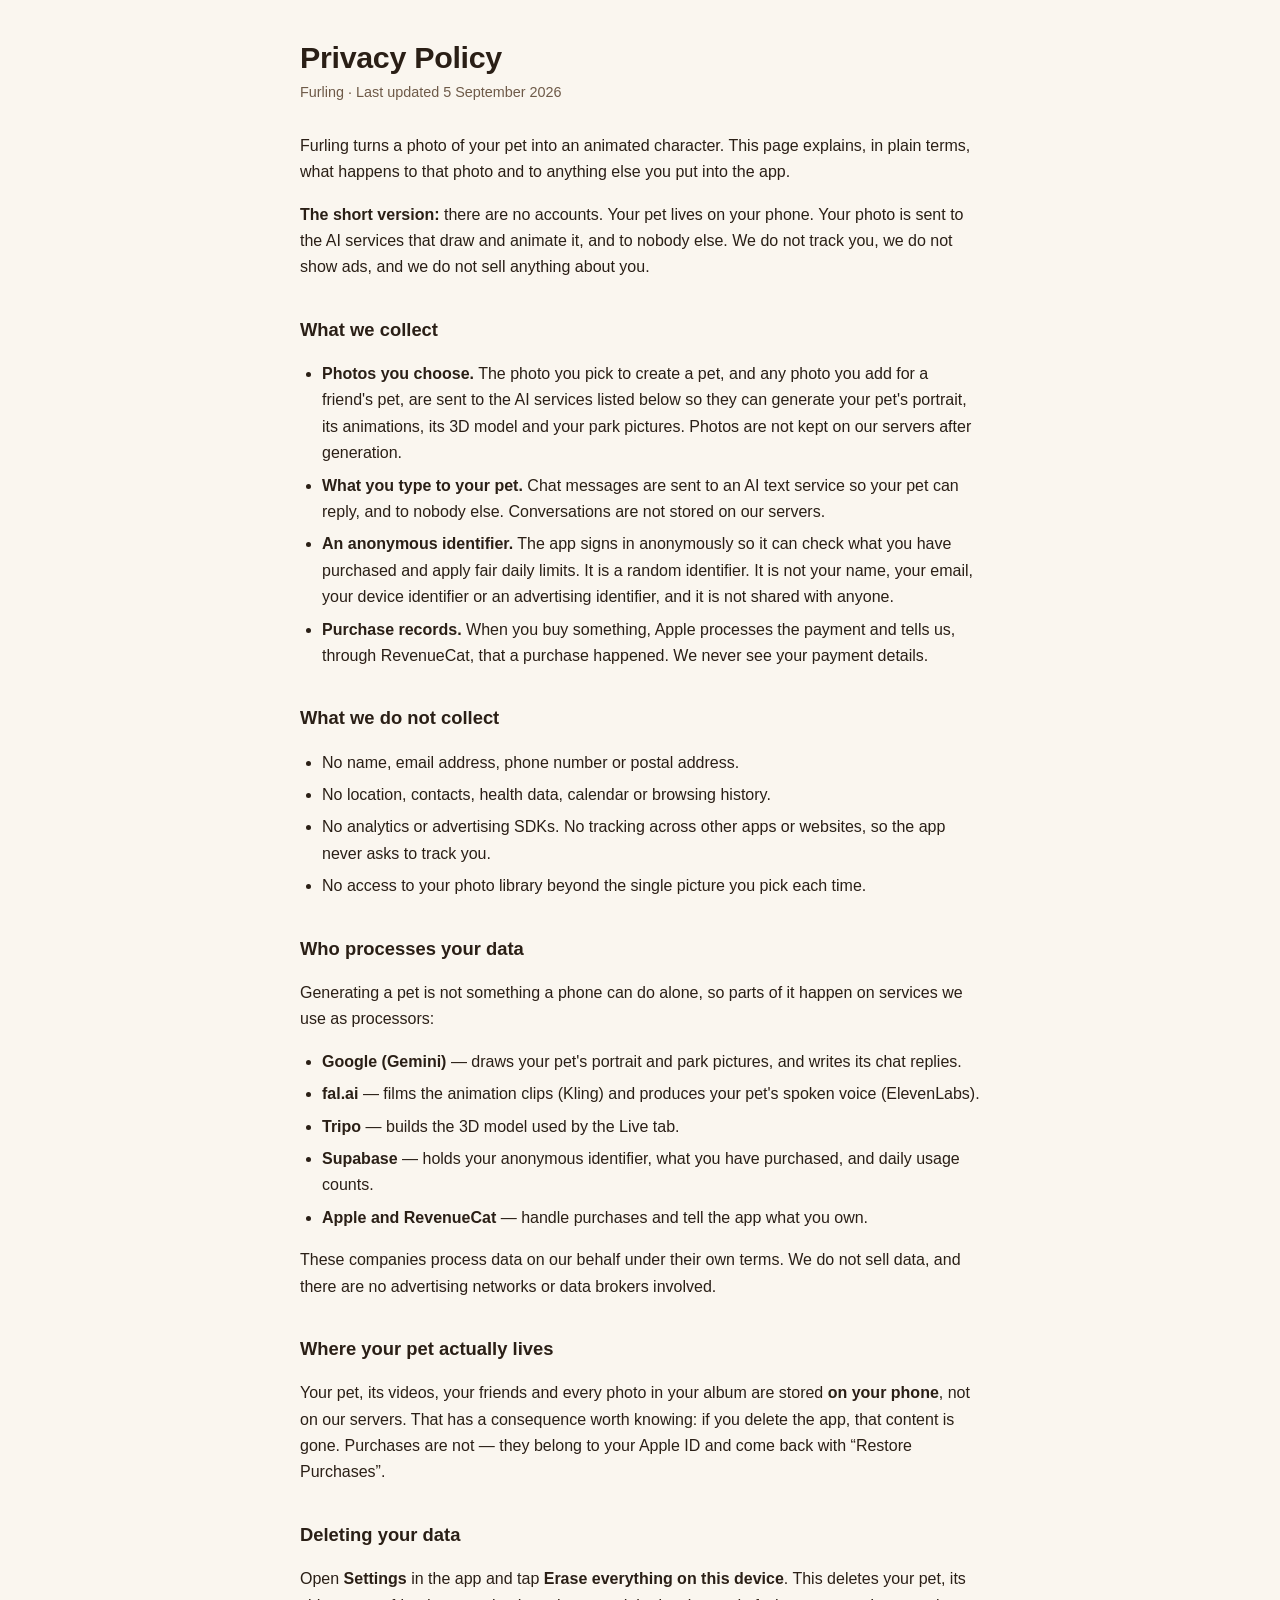
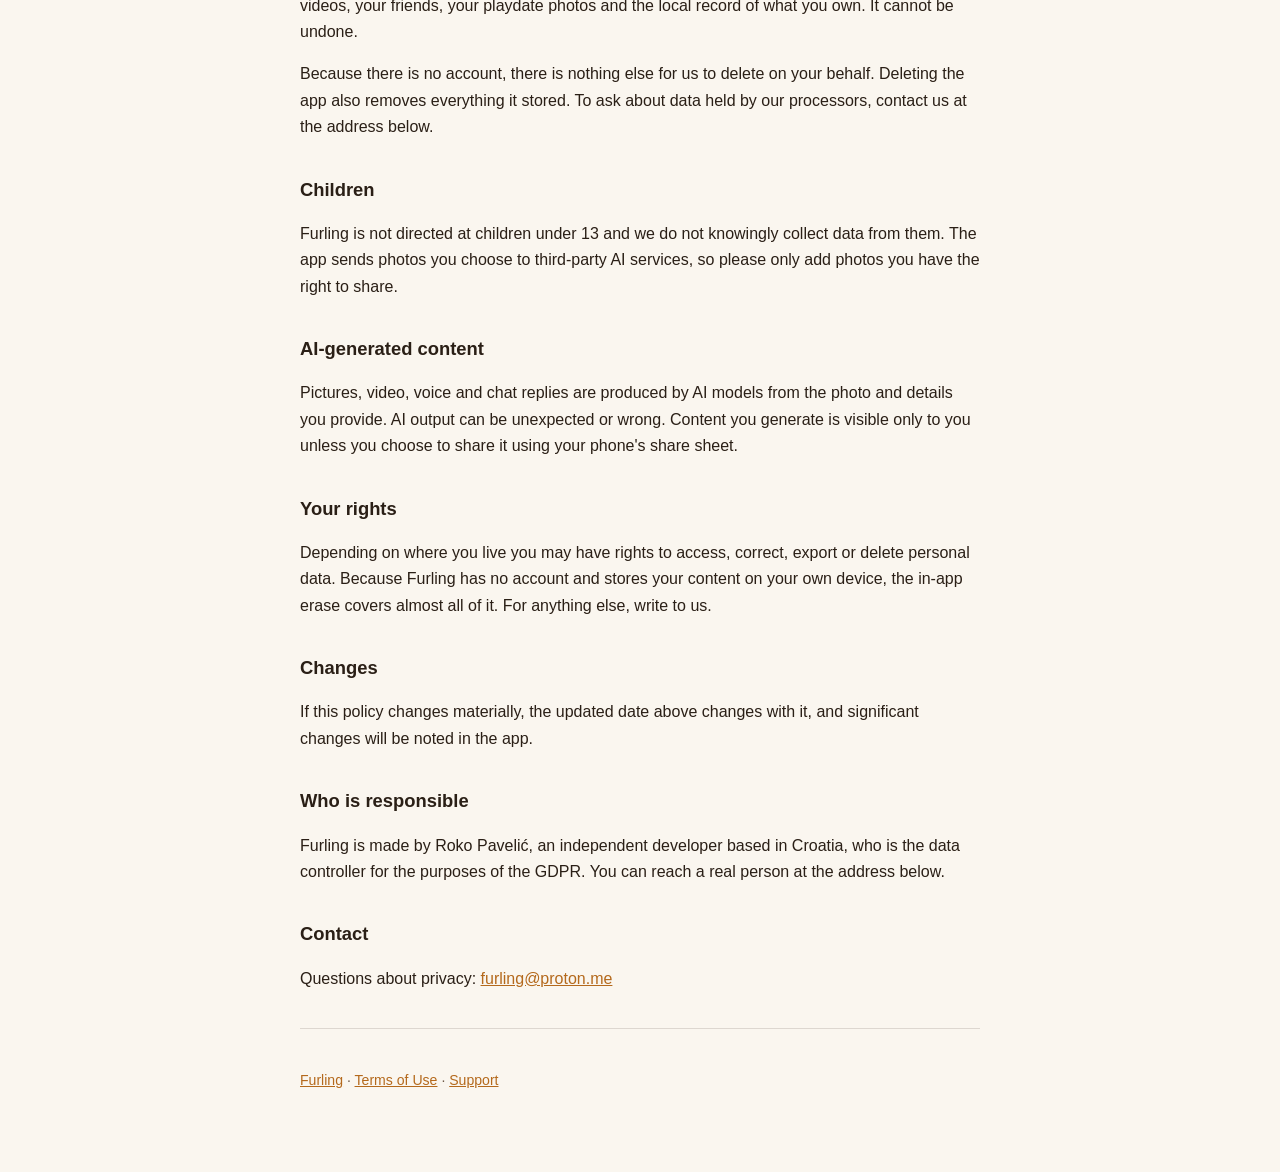
==== privacy.html @ aaf90c70 "Furling legal pages: privacy, terms, support" ====
<!doctype html>
<html lang="en">
<head>
<meta charset="utf-8">
<meta name="viewport" content="width=device-width, initial-scale=1">
<title>Furling — Privacy Policy</title>
<link rel="stylesheet" href="style.css">
</head>
<body>
<main>
<h1>Privacy Policy</h1>
<p class="updated">Furling · Last updated 5 September 2026</p>

<p>Furling turns a photo of your pet into an animated character. This page explains, in plain terms, what happens to that photo and to anything else you put into the app.</p>

<p><strong>The short version:</strong> there are no accounts. Your pet lives on your phone. Your photo is sent to the AI services that draw and animate it, and to nobody else. We do not track you, we do not show ads, and we do not sell anything about you.</p>

<h2>What we collect</h2>
<ul>
  <li><strong>Photos you choose.</strong> The photo you pick to create a pet, and any photo you add for a friend's pet, are sent to the AI services listed below so they can generate your pet's portrait, its animations, its 3D model and your park pictures. Photos are not kept on our servers after generation.</li>
  <li><strong>What you type to your pet.</strong> Chat messages are sent to an AI text service so your pet can reply, and to nobody else. Conversations are not stored on our servers.</li>
  <li><strong>An anonymous identifier.</strong> The app signs in anonymously so it can check what you have purchased and apply fair daily limits. It is a random identifier. It is not your name, your email, your device identifier or an advertising identifier, and it is not shared with anyone.</li>
  <li><strong>Purchase records.</strong> When you buy something, Apple processes the payment and tells us, through RevenueCat, that a purchase happened. We never see your payment details.</li>
</ul>

<h2>What we do not collect</h2>
<ul>
  <li>No name, email address, phone number or postal address.</li>
  <li>No location, contacts, health data, calendar or browsing history.</li>
  <li>No analytics or advertising SDKs. No tracking across other apps or websites, so the app never asks to track you.</li>
  <li>No access to your photo library beyond the single picture you pick each time.</li>
</ul>

<h2>Who processes your data</h2>
<p>Generating a pet is not something a phone can do alone, so parts of it happen on services we use as processors:</p>
<ul>
  <li><strong>Google (Gemini)</strong> — draws your pet's portrait and park pictures, and writes its chat replies.</li>
  <li><strong>fal.ai</strong> — films the animation clips (Kling) and produces your pet's spoken voice (ElevenLabs).</li>
  <li><strong>Tripo</strong> — builds the 3D model used by the Live tab.</li>
  <li><strong>Supabase</strong> — holds your anonymous identifier, what you have purchased, and daily usage counts.</li>
  <li><strong>Apple and RevenueCat</strong> — handle purchases and tell the app what you own.</li>
</ul>
<p>These companies process data on our behalf under their own terms. We do not sell data, and there are no advertising networks or data brokers involved.</p>

<h2>Where your pet actually lives</h2>
<p>Your pet, its videos, your friends and every photo in your album are stored <strong>on your phone</strong>, not on our servers. That has a consequence worth knowing: if you delete the app, that content is gone. Purchases are not — they belong to your Apple ID and come back with “Restore Purchases”.</p>

<h2>Deleting your data</h2>
<p>Open <strong>Settings</strong> in the app and tap <strong>Erase everything on this device</strong>. This deletes your pet, its videos, your friends, your playdate photos and the local record of what you own. It cannot be undone.</p>
<p>Because there is no account, there is nothing else for us to delete on your behalf. Deleting the app also removes everything it stored. To ask about data held by our processors, contact us at the address below.</p>

<h2>Children</h2>
<p>Furling is not directed at children under 13 and we do not knowingly collect data from them. The app sends photos you choose to third-party AI services, so please only add photos you have the right to share.</p>

<h2>AI-generated content</h2>
<p>Pictures, video, voice and chat replies are produced by AI models from the photo and details you provide. AI output can be unexpected or wrong. Content you generate is visible only to you unless you choose to share it using your phone's share sheet.</p>

<h2>Your rights</h2>
<p>Depending on where you live you may have rights to access, correct, export or delete personal data. Because Furling has no account and stores your content on your own device, the in-app erase covers almost all of it. For anything else, write to us.</p>

<h2>Changes</h2>
<p>If this policy changes materially, the updated date above changes with it, and significant changes will be noted in the app.</p>

<h2>Who is responsible</h2>
<p>Furling is made by Roko Pavelić, an independent developer based in Croatia, who is the data controller for the purposes of the GDPR. You can reach a real person at the address below.</p>

<h2>Contact</h2>
<p>Questions about privacy: <a href="mailto:furling@proton.me">furling@proton.me</a></p>

<hr>
<footer><a href="index.html">Furling</a> · <a href="terms.html">Terms of Use</a> · <a href="support.html">Support</a></footer>
</main>
</body>
</html>
---- style.css ----
/* furling-legal — one stylesheet for all four pages.
   Deliberately plain: these are documents people skim on a phone after tapping
   a link inside an app, so the priority is legibility and fast loading, not
   art direction. Colours are the app's own room palette so the pages do not
   feel like they belong to someone else. */
:root {
  --paper: #faf6ef;
  --ink: #2a1f16;
  --muted: #6e5a48;
  --accent: #b4691c;
  --line: rgba(42, 31, 22, 0.14);
}
@media (prefers-color-scheme: dark) {
  :root {
    --paper: #221a13;
    --ink: #faf4e6;
    --muted: #b3a18b;
    --accent: #e6a05a;
    --line: rgba(250, 244, 230, 0.15);
  }
}
* { box-sizing: border-box; }
body {
  margin: 0;
  padding: 40px 22px 80px;
  background: var(--paper);
  color: var(--ink);
  font: 16px/1.65 -apple-system, BlinkMacSystemFont, "Segoe UI", Roboto, sans-serif;
}
main { max-width: 680px; margin: 0 auto; }
h1 { font-size: 1.9rem; line-height: 1.15; margin: 0 0 6px; letter-spacing: -0.01em; }
h2 { font-size: 1.15rem; margin: 34px 0 8px; }
/* Support-page FAQ entries sit under the "Common questions" h2, so they need to
   read as smaller than it — the browser default for h3 is nearly the same size. */
h3 { font-size: 1rem; margin: 24px 0 6px; color: var(--accent); }
p, li { color: var(--ink); }
.updated { color: var(--muted); font-size: 0.9rem; margin: 0 0 28px; }
a { color: var(--accent); }
ul { padding-left: 22px; }
li { margin-bottom: 6px; }
hr { border: 0; border-top: 1px solid var(--line); margin: 36px 0; }
footer { color: var(--muted); font-size: 0.88rem; margin-top: 40px; }
.card {
  display: block;
  border: 1px solid var(--line);
  border-radius: 12px;
  padding: 18px 20px;
  margin-bottom: 12px;
  text-decoration: none;
  color: var(--ink);
}
.card strong { display: block; font-size: 1.05rem; margin-bottom: 3px; color: var(--accent); }
.card span { color: var(--muted); font-size: 0.94rem; }
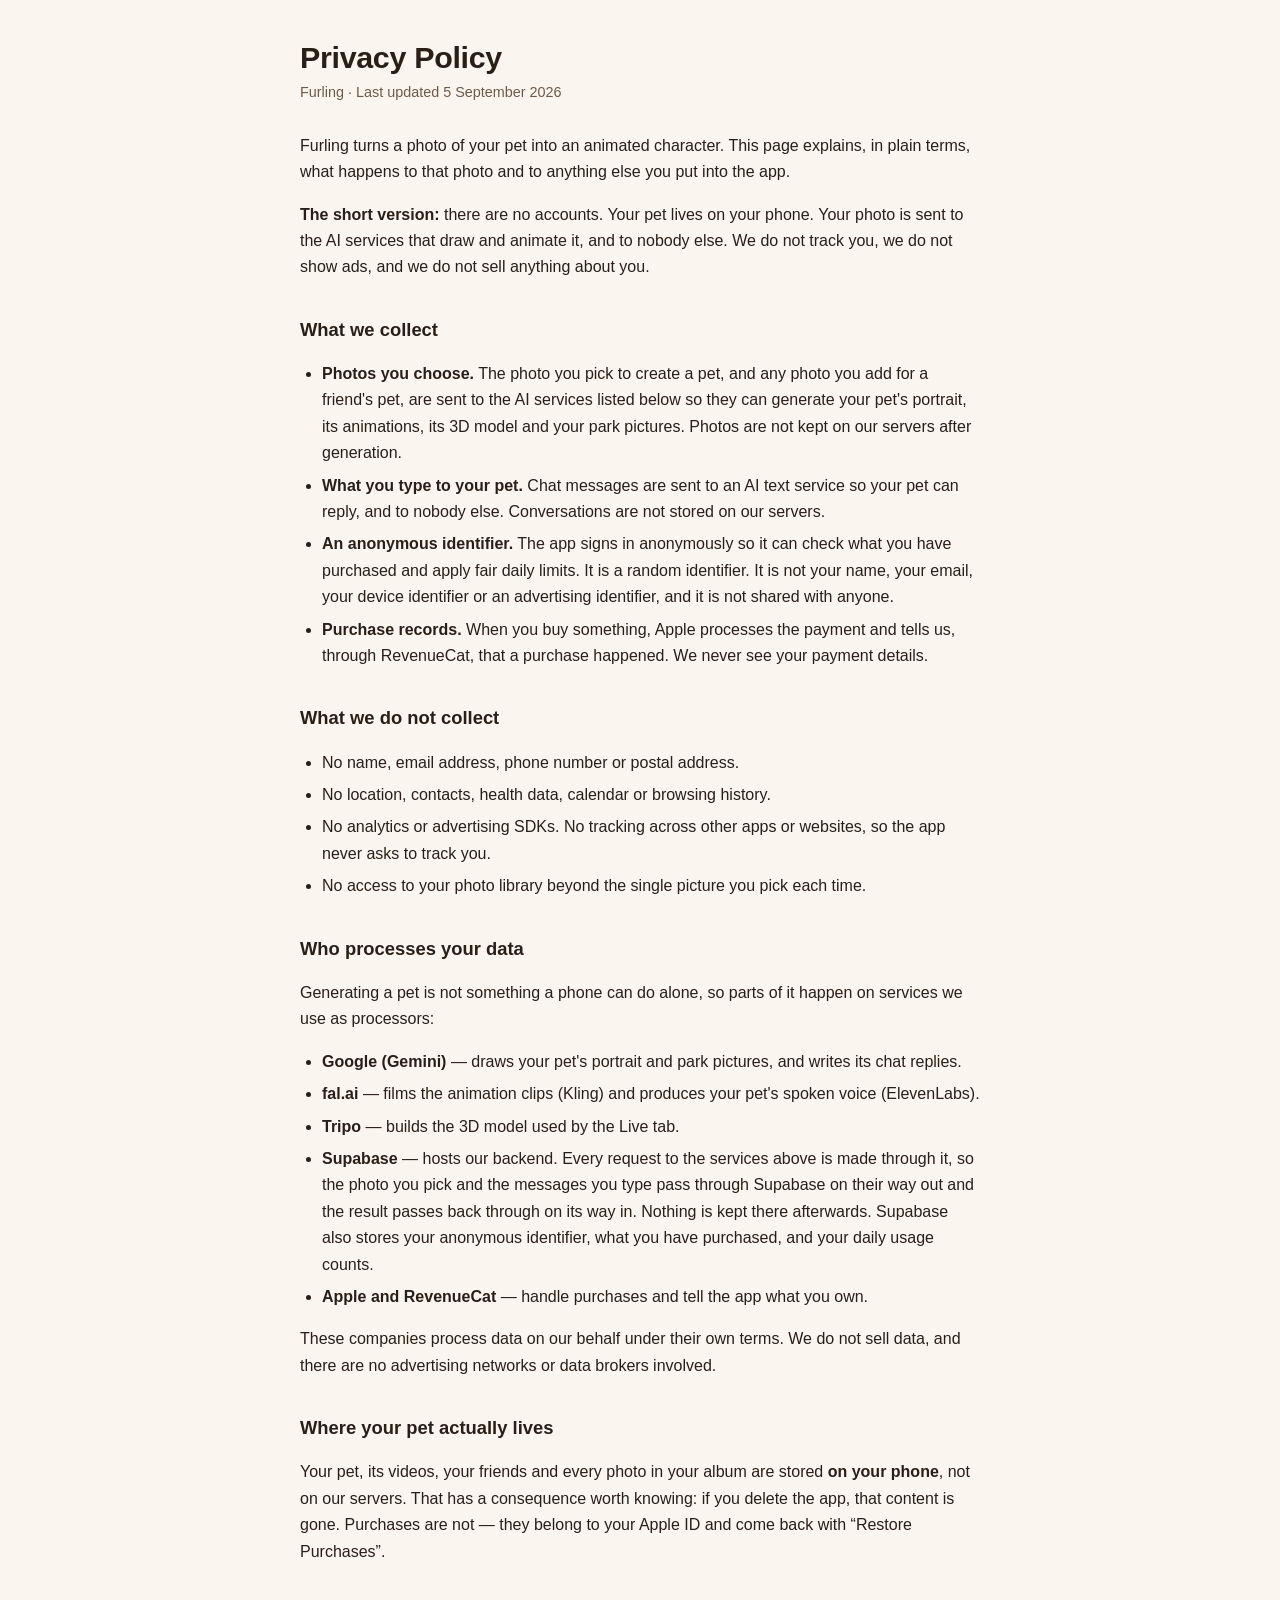
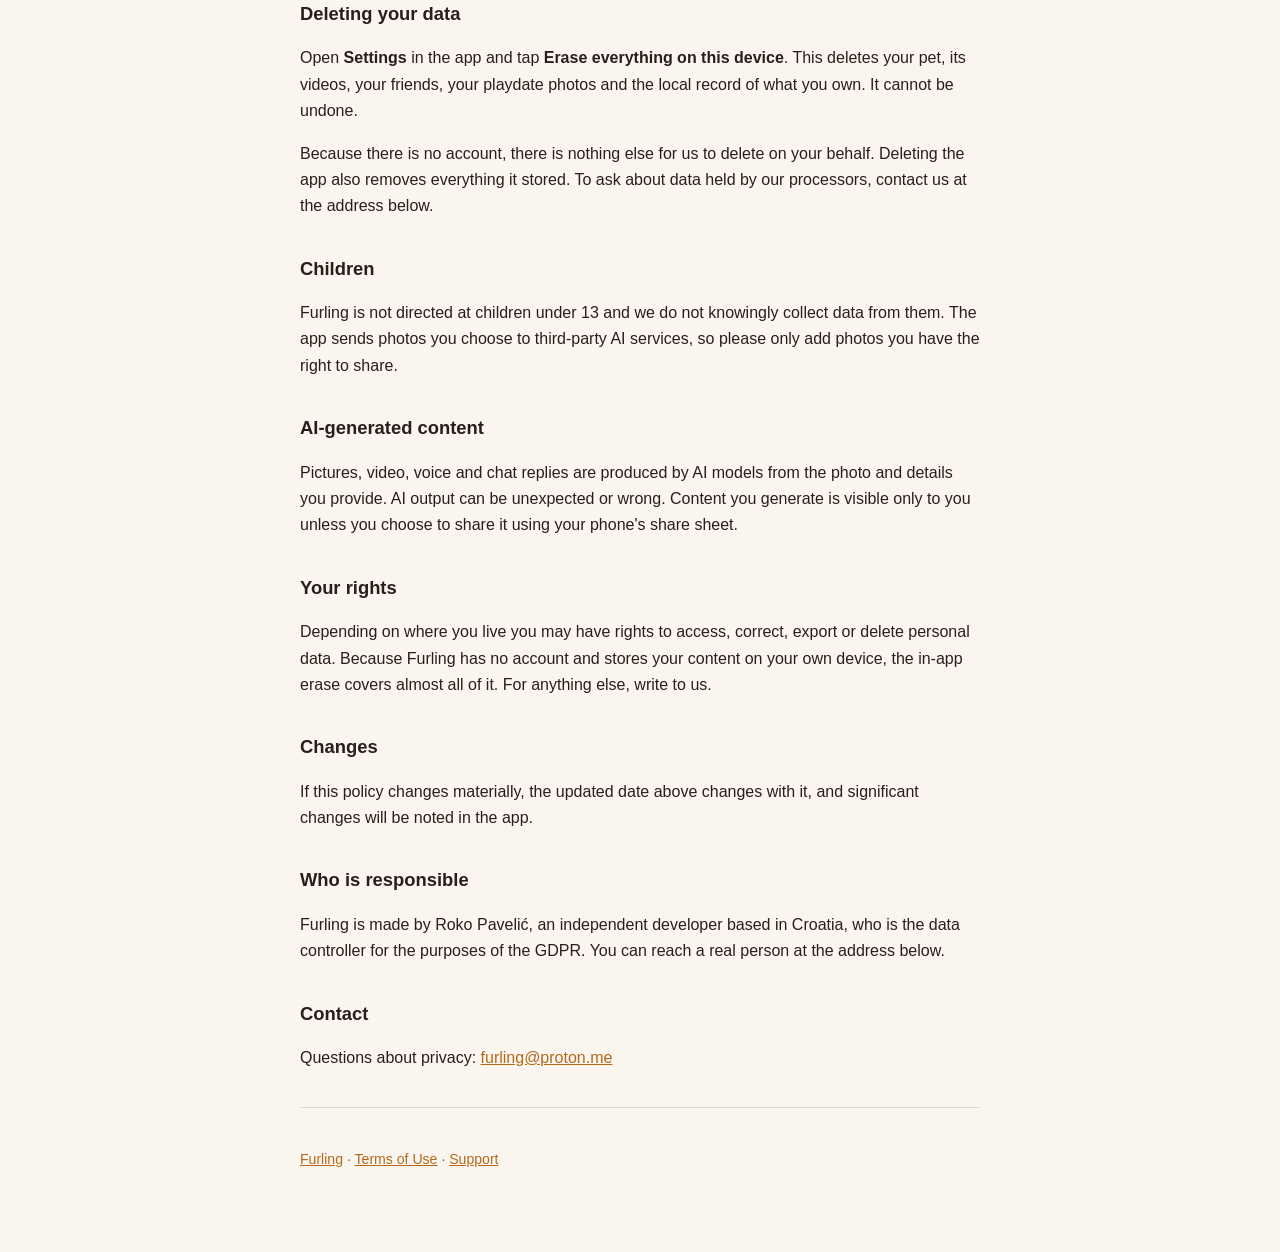
==== commit cb88e16e: "privacy: describe Supabase accurately — photos and chat transit the proxy The policy listed Supabase" ====
--- a/privacy.html
+++ b/privacy.html
@@ -37,7 +37,7 @@
   <li><strong>Google (Gemini)</strong> — draws your pet's portrait and park pictures, and writes its chat replies.</li>
   <li><strong>fal.ai</strong> — films the animation clips (Kling) and produces your pet's spoken voice (ElevenLabs).</li>
   <li><strong>Tripo</strong> — builds the 3D model used by the Live tab.</li>
-  <li><strong>Supabase</strong> — holds your anonymous identifier, what you have purchased, and daily usage counts.</li>
+  <li><strong>Supabase</strong> — hosts our backend. Every request to the services above is made through it, so the photo you pick and the messages you type pass through Supabase on their way out and the result passes back through on its way in. Nothing is kept there afterwards. Supabase also stores your anonymous identifier, what you have purchased, and your daily usage counts.</li>
   <li><strong>Apple and RevenueCat</strong> — handle purchases and tell the app what you own.</li>
 </ul>
 <p>These companies process data on our behalf under their own terms. We do not sell data, and there are no advertising networks or data brokers involved.</p>
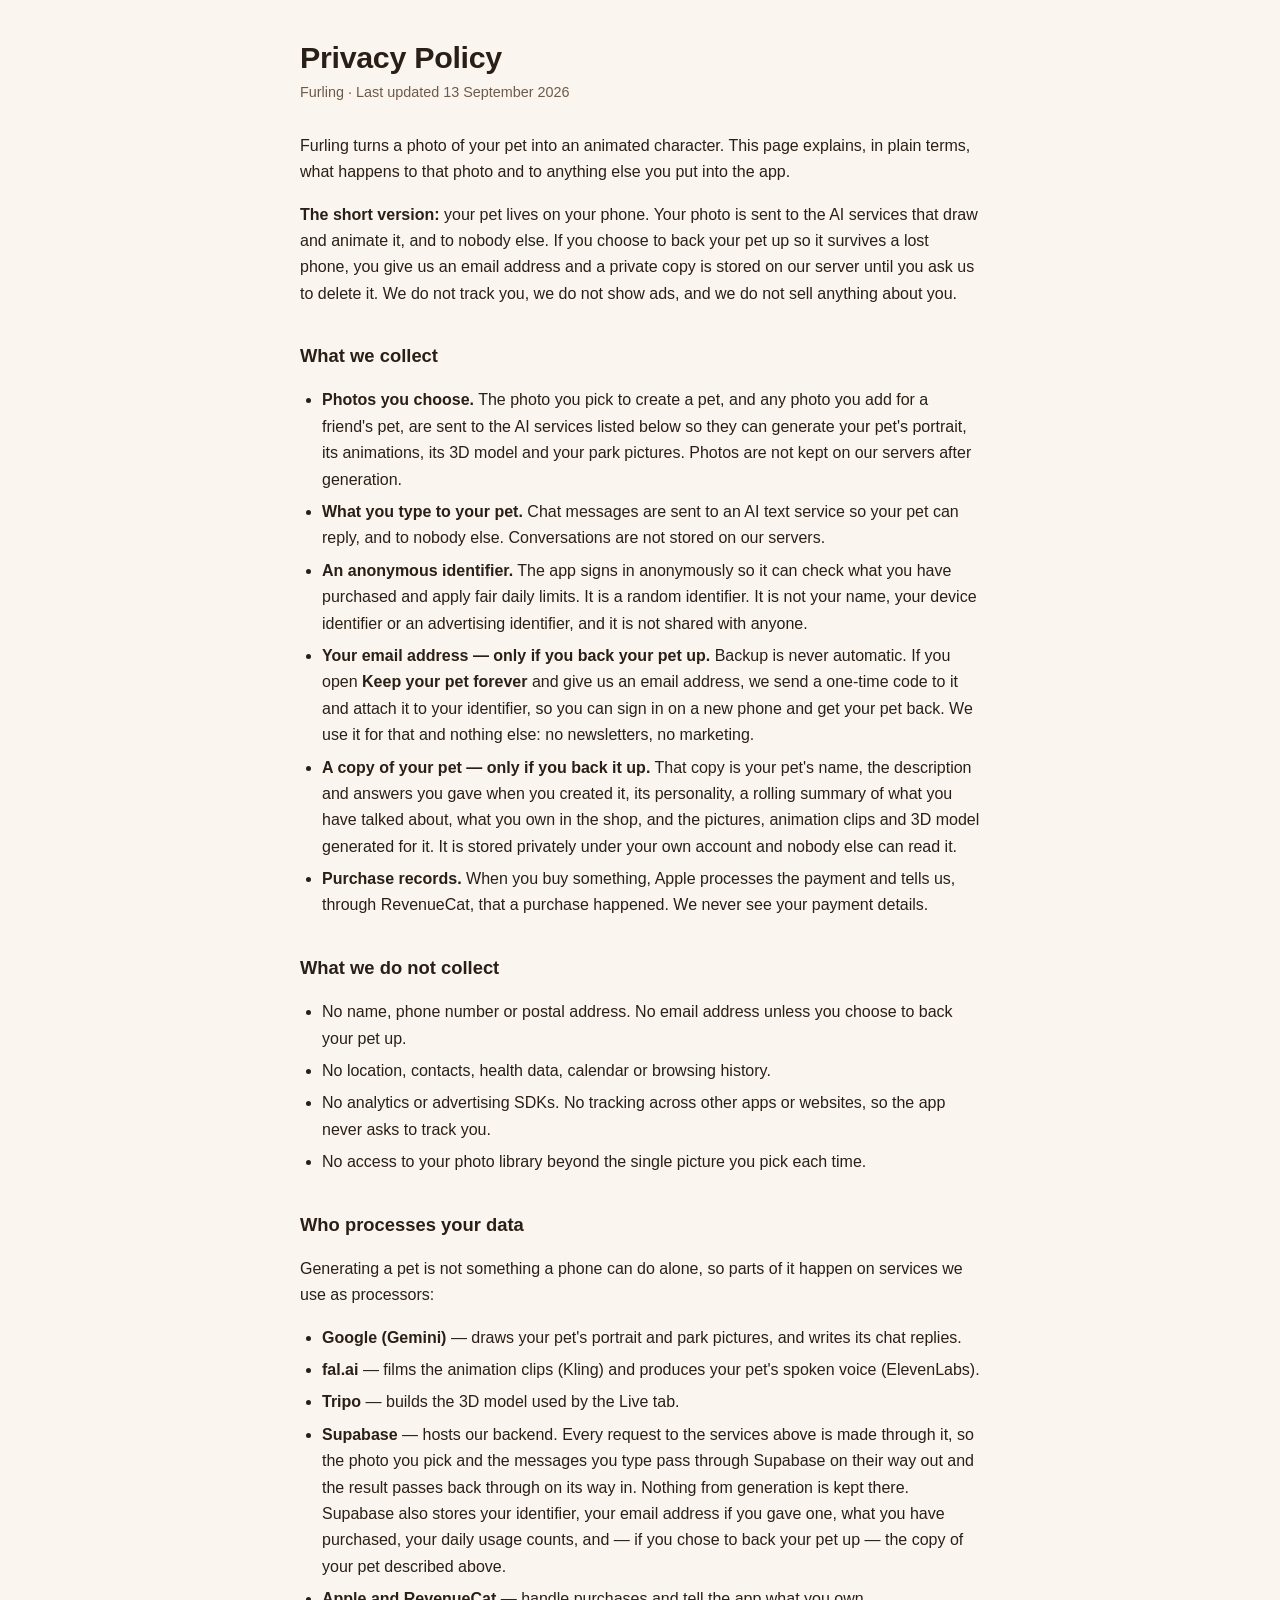
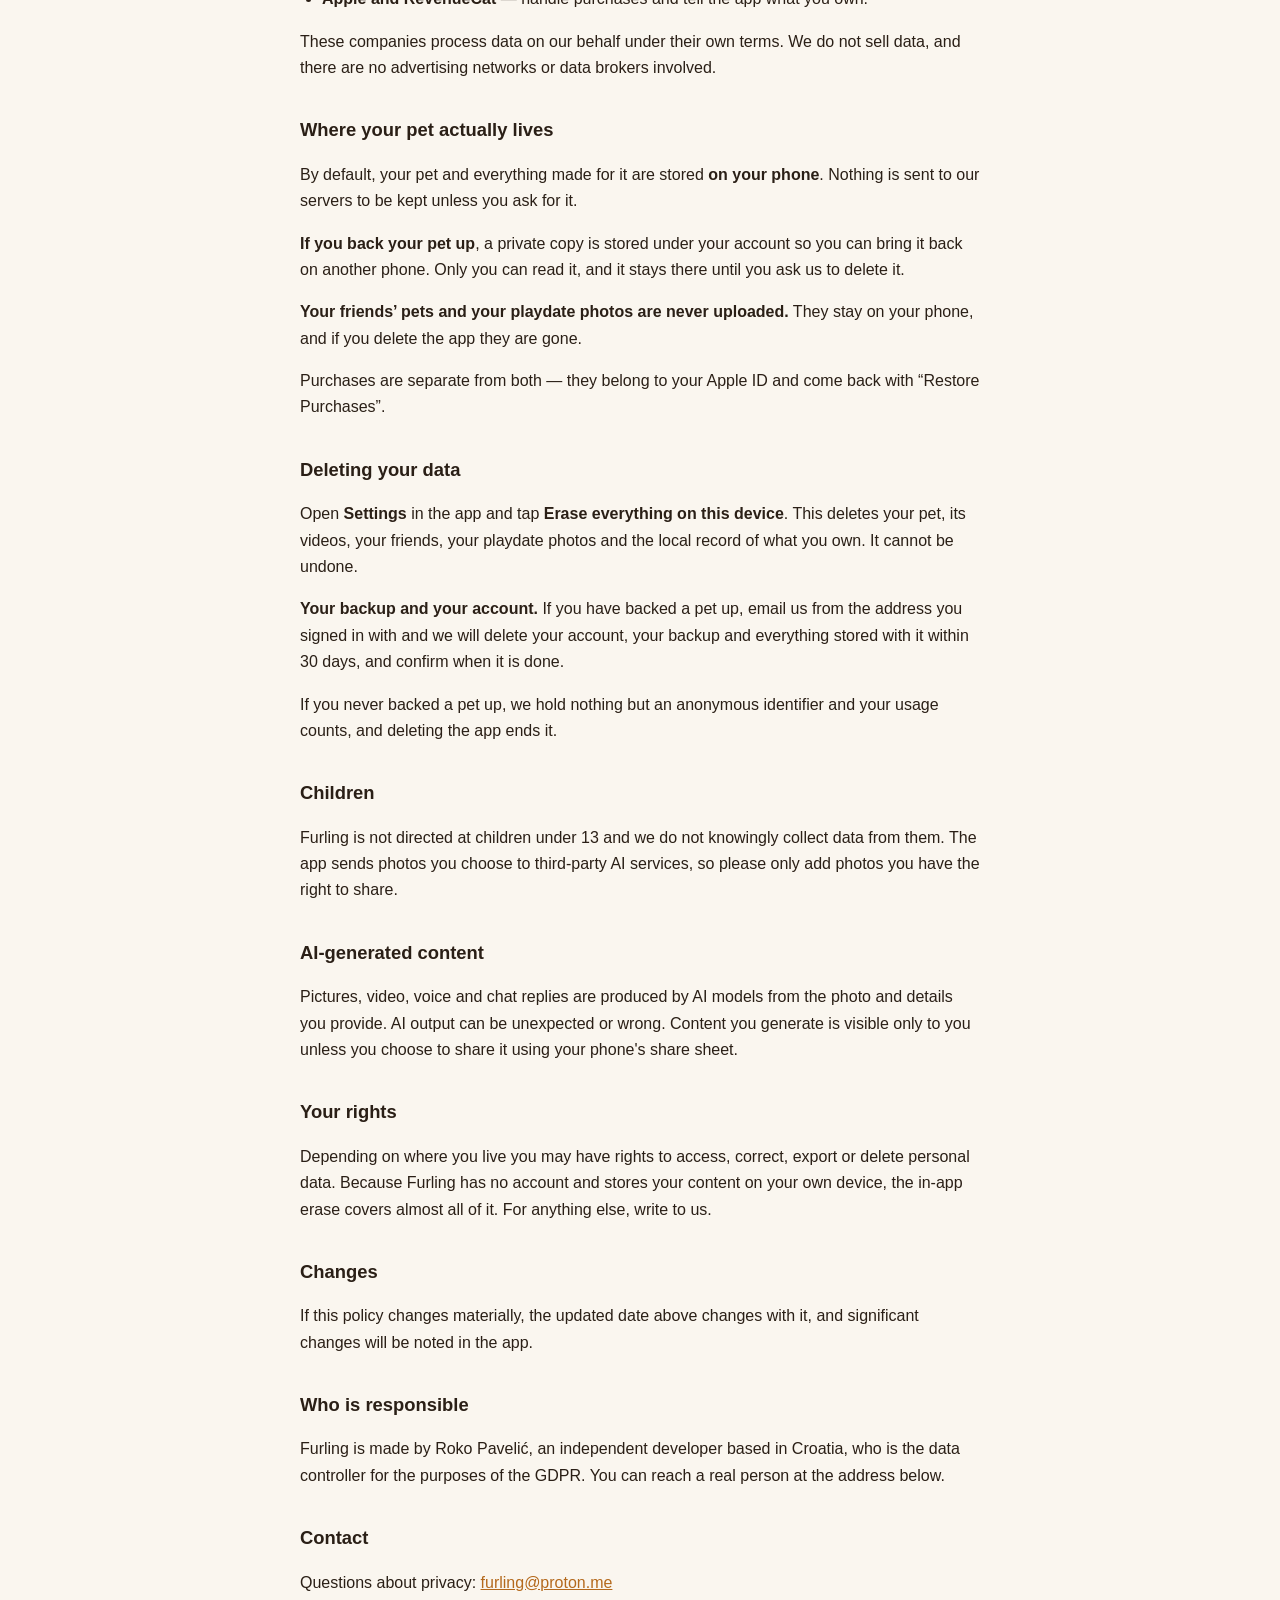
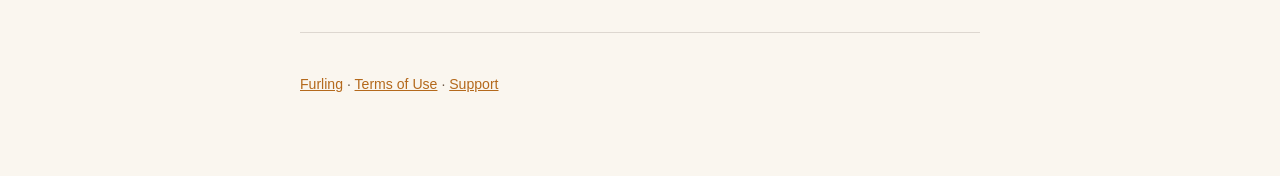
==== commit 6e987b84: "legal: the app now has accounts and a server-side backup The backup flow shipped on 2026-09-12, whic" ====
--- a/privacy.html
+++ b/privacy.html
@@ -9,23 +9,25 @@
 <body>
 <main>
 <h1>Privacy Policy</h1>
-<p class="updated">Furling · Last updated 5 September 2026</p>
+<p class="updated">Furling · Last updated 13 September 2026</p>
 
 <p>Furling turns a photo of your pet into an animated character. This page explains, in plain terms, what happens to that photo and to anything else you put into the app.</p>
 
-<p><strong>The short version:</strong> there are no accounts. Your pet lives on your phone. Your photo is sent to the AI services that draw and animate it, and to nobody else. We do not track you, we do not show ads, and we do not sell anything about you.</p>
+<p><strong>The short version:</strong> your pet lives on your phone. Your photo is sent to the AI services that draw and animate it, and to nobody else. If you choose to back your pet up so it survives a lost phone, you give us an email address and a private copy is stored on our server until you ask us to delete it. We do not track you, we do not show ads, and we do not sell anything about you.</p>
 
 <h2>What we collect</h2>
 <ul>
   <li><strong>Photos you choose.</strong> The photo you pick to create a pet, and any photo you add for a friend's pet, are sent to the AI services listed below so they can generate your pet's portrait, its animations, its 3D model and your park pictures. Photos are not kept on our servers after generation.</li>
   <li><strong>What you type to your pet.</strong> Chat messages are sent to an AI text service so your pet can reply, and to nobody else. Conversations are not stored on our servers.</li>
-  <li><strong>An anonymous identifier.</strong> The app signs in anonymously so it can check what you have purchased and apply fair daily limits. It is a random identifier. It is not your name, your email, your device identifier or an advertising identifier, and it is not shared with anyone.</li>
+  <li><strong>An anonymous identifier.</strong> The app signs in anonymously so it can check what you have purchased and apply fair daily limits. It is a random identifier. It is not your name, your device identifier or an advertising identifier, and it is not shared with anyone.</li>
+  <li><strong>Your email address — only if you back your pet up.</strong> Backup is never automatic. If you open <strong>Keep your pet forever</strong> and give us an email address, we send a one-time code to it and attach it to your identifier, so you can sign in on a new phone and get your pet back. We use it for that and nothing else: no newsletters, no marketing.</li>
+  <li><strong>A copy of your pet — only if you back it up.</strong> That copy is your pet's name, the description and answers you gave when you created it, its personality, a rolling summary of what you have talked about, what you own in the shop, and the pictures, animation clips and 3D model generated for it. It is stored privately under your own account and nobody else can read it.</li>
   <li><strong>Purchase records.</strong> When you buy something, Apple processes the payment and tells us, through RevenueCat, that a purchase happened. We never see your payment details.</li>
 </ul>
 
 <h2>What we do not collect</h2>
 <ul>
-  <li>No name, email address, phone number or postal address.</li>
+  <li>No name, phone number or postal address. No email address unless you choose to back your pet up.</li>
   <li>No location, contacts, health data, calendar or browsing history.</li>
   <li>No analytics or advertising SDKs. No tracking across other apps or websites, so the app never asks to track you.</li>
   <li>No access to your photo library beyond the single picture you pick each time.</li>
@@ -37,17 +39,21 @@
   <li><strong>Google (Gemini)</strong> — draws your pet's portrait and park pictures, and writes its chat replies.</li>
   <li><strong>fal.ai</strong> — films the animation clips (Kling) and produces your pet's spoken voice (ElevenLabs).</li>
   <li><strong>Tripo</strong> — builds the 3D model used by the Live tab.</li>
-  <li><strong>Supabase</strong> — hosts our backend. Every request to the services above is made through it, so the photo you pick and the messages you type pass through Supabase on their way out and the result passes back through on its way in. Nothing is kept there afterwards. Supabase also stores your anonymous identifier, what you have purchased, and your daily usage counts.</li>
+  <li><strong>Supabase</strong> — hosts our backend. Every request to the services above is made through it, so the photo you pick and the messages you type pass through Supabase on their way out and the result passes back through on its way in. Nothing from generation is kept there. Supabase also stores your identifier, your email address if you gave one, what you have purchased, your daily usage counts, and — if you chose to back your pet up — the copy of your pet described above.</li>
   <li><strong>Apple and RevenueCat</strong> — handle purchases and tell the app what you own.</li>
 </ul>
 <p>These companies process data on our behalf under their own terms. We do not sell data, and there are no advertising networks or data brokers involved.</p>
 
 <h2>Where your pet actually lives</h2>
-<p>Your pet, its videos, your friends and every photo in your album are stored <strong>on your phone</strong>, not on our servers. That has a consequence worth knowing: if you delete the app, that content is gone. Purchases are not — they belong to your Apple ID and come back with “Restore Purchases”.</p>
+<p>By default, your pet and everything made for it are stored <strong>on your phone</strong>. Nothing is sent to our servers to be kept unless you ask for it.</p>
+<p><strong>If you back your pet up</strong>, a private copy is stored under your account so you can bring it back on another phone. Only you can read it, and it stays there until you ask us to delete it.</p>
+<p><strong>Your friends’ pets and your playdate photos are never uploaded.</strong> They stay on your phone, and if you delete the app they are gone.</p>
+<p>Purchases are separate from both — they belong to your Apple ID and come back with “Restore Purchases”.</p>
 
 <h2>Deleting your data</h2>
 <p>Open <strong>Settings</strong> in the app and tap <strong>Erase everything on this device</strong>. This deletes your pet, its videos, your friends, your playdate photos and the local record of what you own. It cannot be undone.</p>
-<p>Because there is no account, there is nothing else for us to delete on your behalf. Deleting the app also removes everything it stored. To ask about data held by our processors, contact us at the address below.</p>
+<p><strong>Your backup and your account.</strong> If you have backed a pet up, email us from the address you signed in with and we will delete your account, your backup and everything stored with it within 30 days, and confirm when it is done.</p>
+<p>If you never backed a pet up, we hold nothing but an anonymous identifier and your usage counts, and deleting the app ends it.</p>
 
 <h2>Children</h2>
 <p>Furling is not directed at children under 13 and we do not knowingly collect data from them. The app sends photos you choose to third-party AI services, so please only add photos you have the right to share.</p>
